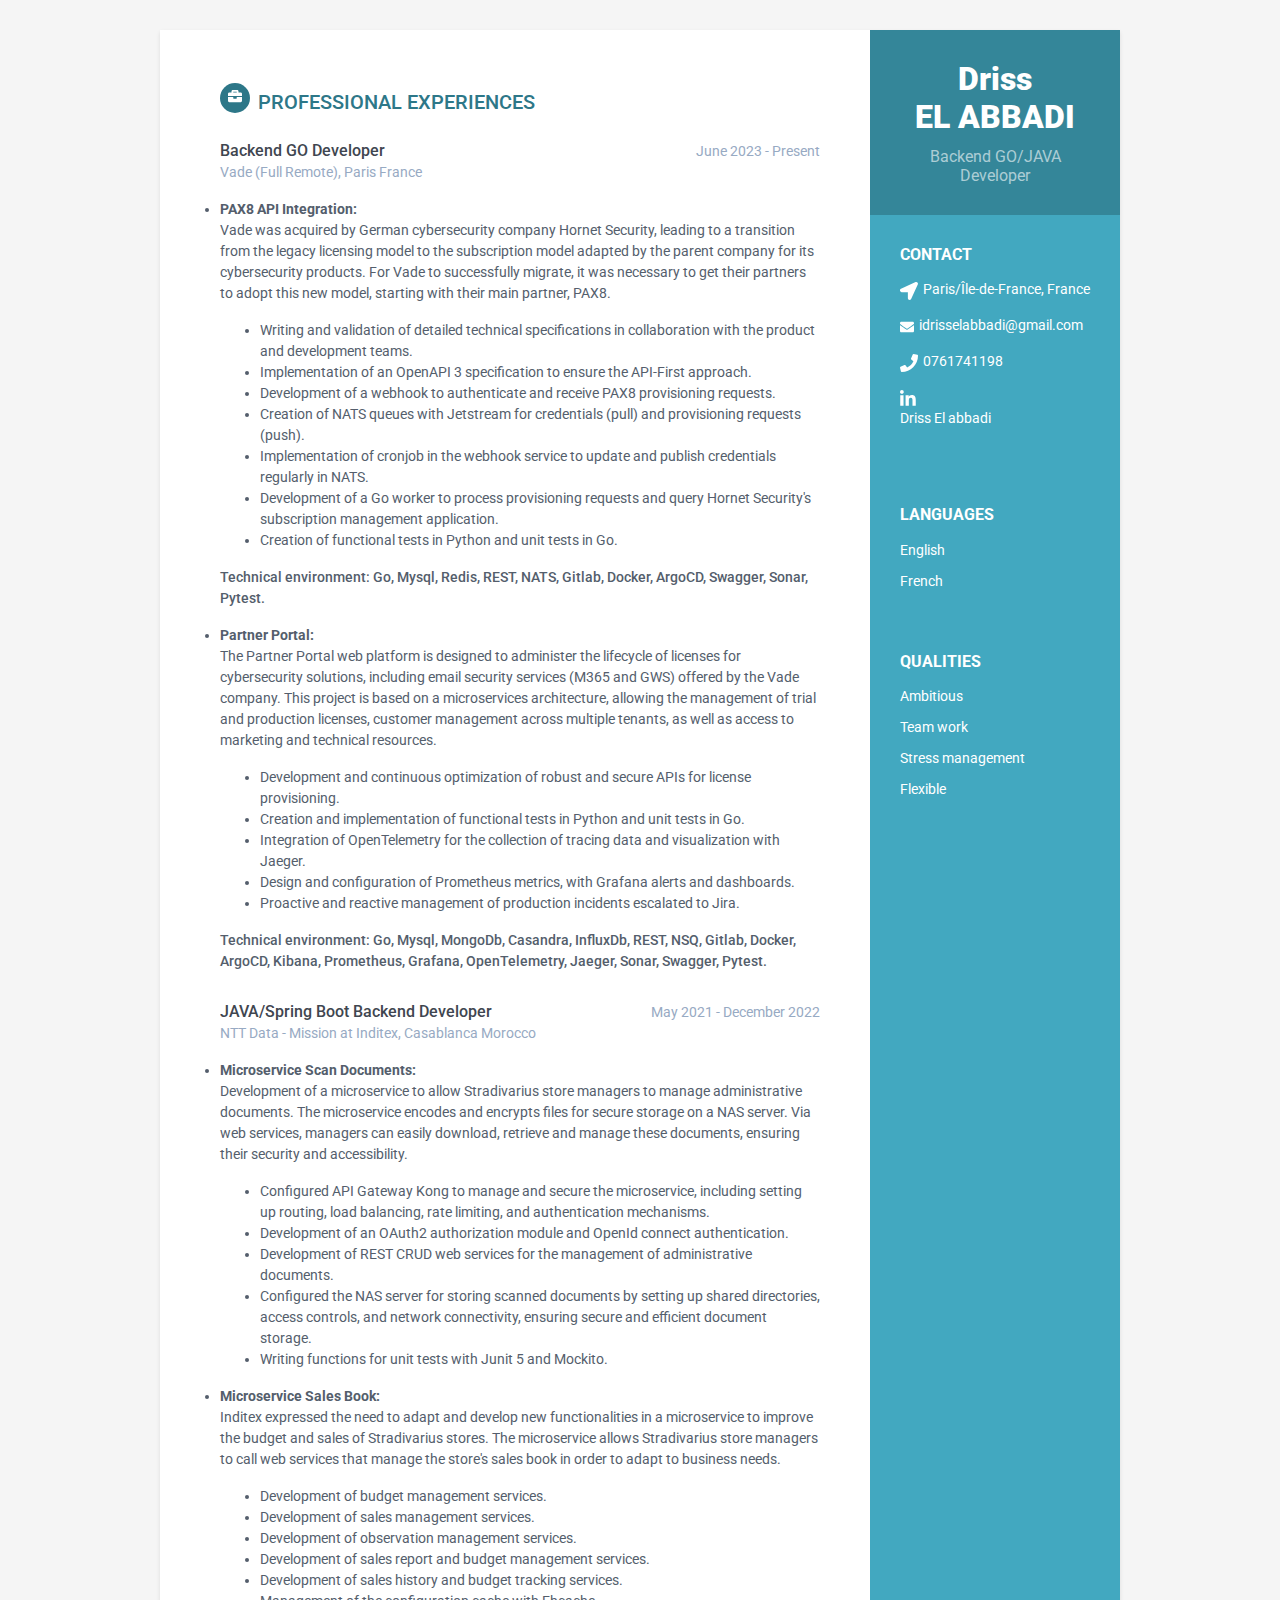
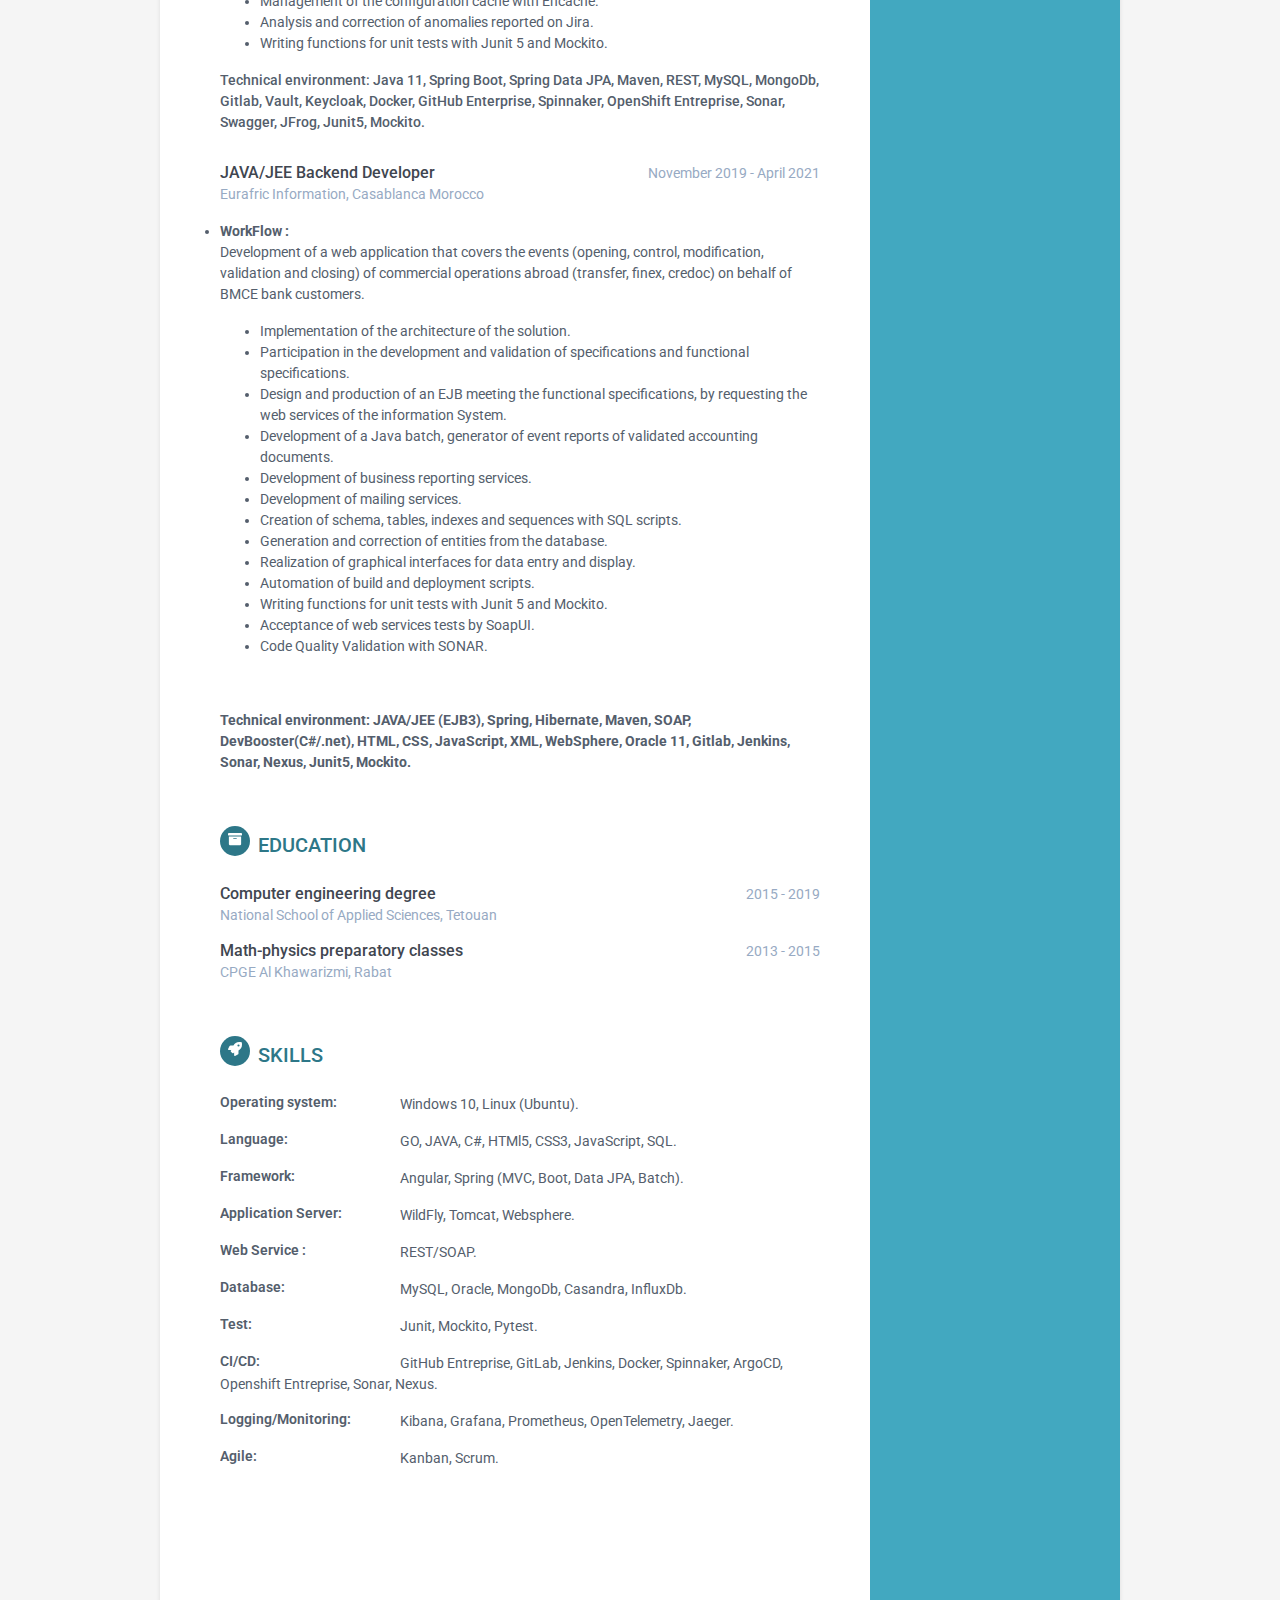
==== index_go_en.html @ 714dfe6f "v2" ====
<!DOCTYPE html>
<html lang="en">

<head>
    <title>Idriss EL ABBADI</title>

    <!-- Meta -->
    <meta charset="utf-8">
    <meta http-equiv="X-UA-Compatible" content="IE=edge">
    <meta name="viewport" content="width=device-width, initial-scale=1.0">
    <meta name="description" content="Responsive HTML5 Resume/CV Template for Developers">
    <meta name="author" content="Xiaoying Riley at 3rd Wave Media">
    <link rel="shortcut icon" href="favicon.ico">
    <!-- Google Font -->
    <link
        href='https://fonts.googleapis.com/css?family=Roboto:400,500,400italic,300italic,300,500italic,700,700italic,900,900italic'
        rel='stylesheet' type='text/css'>
    <!-- FontAwesome JS-->
    <script defer src="assets/fontawesome/js/all.min.js"></script>
    <!-- Global CSS -->
    <link rel="stylesheet" href="assets/plugins/bootstrap/css/bootstrap.min.css">
    <!-- Theme CSS -->
    <link id="theme-style" rel="stylesheet" href="assets/css/orbit-1.css">
</head>

<body>
    <div class="wrapper">
        <div class="sidebar-wrapper">
            <div class="profile-container">
                <h1 class="name">Driss <br> EL ABBADI</h1>
                <h3 class="tagline">Backend GO/JAVA Developer</h3>
            </div>
            <!--//profile-container-->

            <div class="contact-container container-block">
                <h2 class="container-block-title">Contact</h2>
                <ul class="list-unstyled contact-list">
                    <li><i class="fas fa-location-arrow"></i>Paris/Île-de-France, France</li>
                    <li class="email"><i class="fas fa-envelope"></i>idrisselabbadi@gmail.com</li>

                    <li class="phone"><i class="fas fa-phone"></i>0761741198</li>

                    <li class="linkedin"><i class="fab fa-linkedin-in"></i><a
                            href="https://www.linkedin.com/in/driss-el-abbadi-7b2b52138/">Driss El abbadi</a></li>

                </ul>
            </div>
            <!--//contact-container-->
            
            <div class="languages-container container-block">
                <h2 class="container-block-title">Languages</h2>
                <ul class="list-unstyled interests-list">
                    <li>English <span class="lang-desc"></span></li>
                    <li>French <span class="lang-desc"></span></li>
                </ul>
            </div>

            <div class="languages-container container-block">
                <h2 class="container-block-title">Qualities</h2>
                <ul class="list-unstyled interests-list">
                    <li>Ambitious <span class="lang-desc"></span></li>
                    <li>Team work <span class="lang-desc"></span></li>
                    <li>Stress management <span class="lang-desc"></span></li>
                    <li>Flexible <span class="lang-desc"></span></li>

                </ul>
            </div>
        </div>

        <div class="main-wrapper">
            <section class="section experiences-section">
                <h2 class="section-title"><span class="icon-holder"><i class="fas fa-briefcase"></i></span>PROFESSIONAL EXPERIENCES</h2>

                <div class="item">
                    <div class="meta">
                        <div class="upper-row">
                            <h3 class="job-title">Backend GO Developer</h3>
                            <div class="time">June 2023 - Present</div>
                            
                        </div>
                        <!--//upper-row-->
                        <div class="company">Vade (Full Remote), Paris France</div>
                    </div>
                    <div class="details">
                        <p>
                        <p>
                            <li><b>PAX8 API Integration:</b></li>
                            Vade was acquired by German cybersecurity company Hornet Security, leading to a transition from the legacy licensing model
                            to the subscription model adapted by the parent company for its cybersecurity products. For Vade to successfully migrate,
                            it was necessary to get their partners to adopt this new model, starting with their main partner, PAX8.                       
                        </p>

                        <ul>
                            <li>
                                Writing and validation of detailed technical specifications in collaboration with the product and development teams.  
                            </li>
                            <li>
                                Implementation of an OpenAPI 3 specification to ensure the API-First approach.
                            </li>
                            <li>
                                Development of a webhook to authenticate and receive PAX8 provisioning requests.        
                            </li>
                            <li>
                                Creation of NATS queues with Jetstream for credentials (pull) and provisioning requests (push).
                             </li>
                            <li>
                                Implementation of cronjob in the webhook service to update and publish credentials regularly in NATS.
                            </li>
                            <li>
                                Development of a Go worker to process provisioning requests and query Hornet Security's subscription management application.
                            </li>
                            <li>
                                Creation of functional tests in Python and unit tests in Go.    
                            </li>
                        </ul>

                        <p>
                            <div style="font-weight:500;">Technical environment: Go, Mysql, Redis, REST, NATS, Gitlab, Docker, ArgoCD, Swagger, Sonar, Pytest.
                            </div>
                        </p>

                        </p>
                        <p>
                        <p>
                            <li><b>Partner Portal:</b></li>
                            The Partner Portal web platform is designed to administer the lifecycle of licenses for cybersecurity solutions,
                            including email security services (M365 and GWS) offered by the Vade company.
                            This project is based on a microservices architecture, allowing the management of trial and production licenses,
                            customer management across multiple tenants, as well as access to marketing and technical resources.
                        </p>

                        <ul>
                            <li>
                                Development and continuous optimization of robust and secure APIs for license provisioning.
                            </li>
                            <li>
                                Creation and implementation of functional tests in Python and unit tests in Go.
                            </li>
                            <li>
                                Integration of OpenTelemetry for the collection of tracing data and visualization with Jaeger.
                            </li>
                            <li>
                                Design and configuration of Prometheus metrics, with Grafana alerts and dashboards.
                            </li>
                            <li>
                                Proactive and reactive management of production incidents escalated to Jira.
                            </li>
                        </ul>

                        <p>
                        <p>
                        <div style="font-weight:500;">Technical environment: Go, Mysql, MongoDb, Casandra, InfluxDb, REST,
                            NSQ, Gitlab, Docker, ArgoCD, Kibana, Prometheus, Grafana, OpenTelemetry, Jaeger, Sonar, Swagger, Pytest.
                        </div>
                        </p>

                        </p>
                    </div>
                </div>

                <div class="item">
                    <div class="meta">
                        <div class="upper-row">
                            <h3 class="job-title">JAVA/Spring Boot Backend Developer</h3>
                            <div class="time">May 2021 - December 2022</div>
                        </div>
                        <!--//upper-row-->
                        <div class="company">NTT Data - Mission at Inditex, Casablanca Morocco</div>
                    </div>
                    <!--//meta-->
                    <div class="details">
                        <p>
                        <p>
                            <li><b>Microservice Scan Documents:</b></li>
                            Development of a microservice to allow Stradivarius store managers to manage administrative documents.
                            The microservice encodes and encrypts files for secure storage on a NAS server. Via web services,
                            managers can easily download, retrieve and manage these documents, ensuring their security and
                            accessibility.
                        </p>

                        <ul>
                            <li>
                                Configured API Gateway Kong to manage and secure the microservice, including setting up routing,
                                load balancing, rate limiting, and authentication mechanisms.     
                            </li>
                            <li>
                                Development of an OAuth2 authorization module and OpenId connect authentication.
                            </li>
                            <li>
                                Development of REST CRUD web services for the management of administrative documents.
                            </li>
                            <li>
                                Configured the NAS server for storing scanned documents by setting up shared directories, access controls,
                                and network connectivity, ensuring secure and efficient document storage.     
                            </li>
                            <li>
                                Writing functions for unit tests with Junit 5 and Mockito.
                            </li>
                        </ul>

                        </p>
                        <p>
                        <p>
                            <li><b>Microservice Sales Book:</b></li>
                            Inditex expressed the need to adapt and develop new functionalities in a microservice to improve the budget and sales
                            of Stradivarius stores. The microservice allows Stradivarius store managers to call web services that manage the store's
                            sales book in order to adapt to business needs.
                        </p>

                        <ul>
                            <li>
                                Development of budget management services.
                            </li>
                            <li>
                                Development of sales management services.
                            </li>
                            <li>
                                Development of observation management services.
                            </li>
                            <li>
                                Development of sales report and budget management services.
                            </li>
                            <li>
                                Development of sales history and budget tracking services.
                            </li>
                            <li>
                                Management of the configuration cache with Ehcache.
                            </li>
                            <li>
                                Analysis and correction of anomalies reported on Jira.
                            </li>
                            <li>
                                Writing functions for unit tests with Junit 5 and Mockito.
                            </li>
                        </ul>
                        </p>

                        <p>
                        <p>
                        <div style="font-weight:500;">Technical environment: Java 11, Spring Boot, Spring Data JPA, Maven, REST, MySQL,
                            MongoDb, Gitlab, Vault, Keycloak, Docker, GitHub Enterprise, Spinnaker, OpenShift 
                            Entreprise, Sonar, Swagger, JFrog, Junit5, Mockito. </div>
                        </p>

                        </p>
                    </div>
                    <!--//details-->
                </div>
                <div class="item">
                    <div class="meta">
                        <div class="upper-row">
                            
                            <h3 class="job-title">JAVA/JEE Backend Developer</h3>
                            <div class="time">November 2019 - April 2021</div>
                        </div>
                        <!--//upper-row-->
                        <div class="company"> Eurafric Information, Casablanca Morocco</div>
                    </div>
                    <!--//meta-->
                    <div class="details">
                        <p>
                        <p>
                            <li><b>WorkFlow :</b></li>
                            Development of a web application that covers the events (opening, control, modification, validation and closing)
                            of commercial operations abroad (transfer, finex, credoc) on behalf of BMCE bank customers.
                        </p>

                        <ul>
                            <li>
                                Implementation of the architecture of the solution.
                            </li>
                            <li>
                                Participation in the development and validation of specifications and functional specifications.
                            </li>
                            <li>
                                Design and production of an EJB meeting the functional specifications, by requesting the web services of the information System.                            </li>
                            <li>
                                Development of a Java batch, generator of event reports of validated accounting documents.
                            </li>
                            <li>
                                Development of business reporting services.
                            </li>
                            <li>
                                Development of mailing services.
                            </li>
                            <li>
                                Creation of schema, tables, indexes and sequences with SQL scripts.
                            </li>
                            <li>
                                Generation and correction of entities from the database.
                            </li>
                            <li>
                                Realization of graphical interfaces for data entry and display.
                            </li>
                            <li>
                                Automation of build and deployment scripts.
                            </li>
                            <li>
                                Writing functions for unit tests with Junit 5 and Mockito.
                            </li>
                            <li>
                                Acceptance of web services tests by SoapUI.
                            </li>
                            <li>
                                Code Quality Validation with SONAR.
                            </li>
                        </ul>
                        </p><br>
                        <p>
            
                        <p>
                        <b>
                            Technical environment:  JAVA/JEE (EJB3), Spring, Hibernate, Maven, SOAP,
                            DevBooster(C#/.net), HTML, CSS, JavaScript, XML, WebSphere, Oracle 11, Gitlab,
                            Jenkins, Sonar, Nexus, Junit5, Mockito.
                        </b>

                        </p>
                        </p>
                    </div>
                    <!--//details-->
                </div>
            </section>
            <!--//section-->
            <section class="section projects-section">
                <h2 class="section-title"><span class="icon-holder"><i class="fas fa-archive"></i></span>Education</h2>

                <div class="item">
                    <div class="meta">
                        <div class="upper-row">
                            <h3 class="job-title">Computer engineering degree </h3>
                            <div class="time">2015 - 2019</div>
                        </div>
                        <!--//upper-row-->
                        <div class="company">National School of Applied Sciences, Tetouan</div>
                    </div>
                    <!--//meta-->
                    <!--//details-->
                </div>
                <div class="item">
                    <div class="meta">
                        <div class="upper-row">
                            <h3 class="job-title">Math-physics preparatory classes
                            </h3>
                            <div class="time">2013 - 2015</div>
                        </div>
                        <!--//upper-row-->
                        <div class="company">CPGE Al Khawarizmi, Rabat</div>
                    </div>
                    <!--//meta-->
                    <!--//details-->
                </div>

            </section>
            <!--//section-->
            <section class="skills-section section">
                <h2 class="section-title"><span class="icon-holder"><i class="fas fa-rocket"></i></span>SKILLS</h2>
                <div class="skillset">
                    <div class="item">
                        <h3 class="level-title"> Operating system:</h3>
                        <div class="details">
                            <p>
                                Windows 10, Linux (Ubuntu).
                            </p>
                        </div>
                        <h3 class="level-title">Language:</h3>
                        <div class="details">
                            <p>
                                GO, JAVA, C#, HTMl5, CSS3, JavaScript, SQL.
                            </p>
                        </div>
                        <h3 class="level-title"> Framework:</h3>
                        <div class="details">
                            <p>
                                Angular, Spring (MVC, Boot, Data JPA, Batch).
                            </p>
                        </div>
                        <h3 class="level-title">Application Server:</h3>
                        <div class="details">
                            <p>
                                WildFly, Tomcat, Websphere.
                            </p>
                        </div>
                        <h3 class="level-title">Web Service :</h3>
                        <div class="details">
                            <p>
                                REST/SOAP.
                            </p>
                        </div>
                        <h3 class="level-title"> Database:</h3>
                        <div class="details">
                            <p>
                                MySQL, Oracle, MongoDb, Casandra, InfluxDb.
                            </p>
                        </div>

                        <h3 class="level-title"> Test:</h3>
                        <div class="details">
                            <p>
                                Junit, Mockito, Pytest.
                            </p>
                        </div>

                        <h3 class="level-title"> CI/CD: </h3>
                        <div class="details">
                            <p>
                                GitHub Entreprise, GitLab, Jenkins, Docker, Spinnaker, ArgoCD, Openshift Entreprise,
                                Sonar, Nexus.
                            </p>
                        </div>

                        <h3 class="level-title"> Logging/Monitoring: </h3>
                        <div class="details">
                            <p>
                                Kibana, Grafana, Prometheus, OpenTelemetry, Jaeger.
                            </p>
                        </div>

                        <h3 class="level-title"> Agile: </h3>
                        <div class="details">
                            <p>
                                Kanban, Scrum.
                            </p>
                        </div>
                    </div>
                </div>
            </section>
            <!--//skills-section-->
        </div>
        <!--//main-body-->
    </div>
</body>

</html>
---- assets/css/orbit-1.css ----
/*! 
 * Template Name: Orbit - Bootstrap 4 Resume/CV Template for Developers
 * Version: 2.2
 * Author: Xiaoying Riley
 * Copyright: 3rd Wave Media
 * Twitter: @3rdwave_themes
 * Website: http://themes.3rdwavemedia.com/
*/
body {
  font-family: 'Roboto', sans-serif;
  color: #545E6C;
  background: #f5f5f5;
  font-size: 14px;
  -webkit-font-smoothing: antialiased;
  -moz-osx-font-smoothing: grayscale;
}

h1, h2, h3, h4, h5, h6 {
  font-weight: 600;
}

a {
  color: #2d7788;
}

a:hover {
  text-decoration: underline;
  color: #1a454f;
  -webkit-transition: all 0.4s ease-in-out;
  -moz-transition: all 0.4s ease-in-out;
  -ms-transition: all 0.4s ease-in-out;
  -o-transition: all 0.4s ease-in-out;
}

a:focus {
  text-decoration: none;
}
li a { display: block; }
p {
  line-height: 1.5;
}

img {
  max-width: 100%;
  max-height: 100%;
}
.marquee ul li a{
    display: inline-block; 
    height: 80%;
}

.marquee ul li a img {
  max-height: 100%;
}

.wrapper {
  background: #42A8C0;
  max-width: 960px;
  margin: 0 auto;
  margin-top: 30px;
  position: relative;
  -webkit-box-shadow: 0px 2px 4px rgba(0, 0, 0, 0.1);
  -moz-box-shadow: 0px 2px 4px rgba(0, 0, 0, 0.1);
  box-shadow: 0px 2px 4px rgba(0, 0, 0, 0.1);
}

.sidebar-wrapper {
  background: #42A8C0;
  position: absolute;
  right: 0;
  width: 250px;
  height: 100%;
  min-height: 800px;
  color: #fff;
}

.sidebar-wrapper a {
  color: #fff;
}

.sidebar-wrapper .profile-container {
  padding: 30px;
  background: rgba(0, 0, 0, 0.2);
  text-align: center;
  color: #fff;
}

.sidebar-wrapper .name {
  font-size: 32px;
  font-weight: 900;
  margin-top: 0;
  margin-bottom: 10px;
}

.sidebar-wrapper .tagline {
  color: rgba(255, 255, 255, 0.6);
  font-size: 16px;
  font-weight: 400;
  margin-top: 0;
  margin-bottom: 0;
}

.sidebar-wrapper .profile {
  margin-bottom: 15px;
}

.sidebar-wrapper .contact-list .svg-inline--fa {
  margin-right: 5px;
  font-size: 18px;
  vertical-align: middle;
}

.sidebar-wrapper .contact-list li {
  margin-bottom: 15px;
}

.sidebar-wrapper .contact-list li:last-child {
  margin-bottom: 0;
}

.sidebar-wrapper .contact-list .email .svg-inline--fa {
  font-size: 14px;
}

.sidebar-wrapper .container-block {
  padding: 30px;
}

.sidebar-wrapper .container-block-title {
  text-transform: uppercase;
  font-size: 16px;
  font-weight: 700;
  margin-top: 0;
  margin-bottom: 15px;
}

.sidebar-wrapper .degree {
  font-size: 14px;
  margin-top: 0;
  margin-bottom: 5px;
}

.sidebar-wrapper .education-container .item {
  margin-bottom: 15px;
}

.sidebar-wrapper .education-container .item:last-child {
  margin-bottom: 0;
}

.sidebar-wrapper .education-container .meta {
  color: rgba(255, 255, 255, 0.6);
  font-weight: 500;
  margin-bottom: 0px;
  margin-top: 0;
  font-size: 14px;
}

.sidebar-wrapper .education-container .time {
  color: rgba(255, 255, 255, 0.6);
  font-weight: 500;
  margin-bottom: 0px;
}

.sidebar-wrapper .languages-container .lang-desc {
  color: rgba(255, 255, 255, 0.6);
}

.sidebar-wrapper .languages-list {
  margin-bottom: 0;
}

.sidebar-wrapper .languages-list li {
  margin-bottom: 10px;
}

.sidebar-wrapper .languages-list li:last-child {
  margin-bottom: 0;
}

.sidebar-wrapper .interests-list {
  margin-bottom: 0;
}

.sidebar-wrapper .interests-list li {
  margin-bottom: 10px;
}

.sidebar-wrapper .interests-list li:last-child {
  margin-bottom: 0;
}

.main-wrapper {
  background: #fff;
  padding: 60px;
  padding-right: 300px;
}

.main-wrapper .section-title {
  text-transform: uppercase;
  font-size: 20px;
  font-weight: 500;
  color: #2d7788;
  position: relative;
  margin-top: 0;
  margin-bottom: 20px;
}

.main-wrapper .section-title .icon-holder {
  width: 30px;
  height: 30px;
  margin-right: 8px;
  display: inline-block;
  color: #fff;
  -webkit-border-radius: 50%;
  -moz-border-radius: 50%;
  -ms-border-radius: 50%;
  -o-border-radius: 50%;
  border-radius: 50%;
  -moz-background-clip: padding;
  -webkit-background-clip: padding-box;
  background-clip: padding-box;
  background: #2d7788;
  text-align: center;
  font-size: 16px;
  position: relative;
  top: -8px;
}

.main-wrapper .section-title .icon-holder .svg-inline--fa {
  font-size: 14px;
  margin-top: 6px;
}

.main-wrapper .section {
  margin-bottom: 60px;
}

.main-wrapper .experiences-section .item {
  margin-bottom: 30px;
}

.main-wrapper .upper-row {
  position: relative;
  overflow: hidden;
  margin-bottom: 2px;
}

.main-wrapper .job-title {
  color: #3F4650;
  font-size: 16px;
  margin-top: 0;
  margin-bottom: 0;
  font-weight: 500;
}

.main-wrapper .time {
  position: absolute;
  right: 0;
  top: 0;
  color: #97AAC3;
}

.main-wrapper .company {
  margin-bottom: 10px;
  color: #97AAC3;
}

.main-wrapper .project-title {
  font-size: 16px;
  font-weight: 400;
  margin-top: 0;
  margin-bottom: 5px;
}

.main-wrapper .projects-section .intro {
  margin-bottom: 30px;
}

.main-wrapper .projects-section .item {
  margin-bottom: 15px;
}

.skillset .item {
  margin-bottom: 15px;
  overflow: hidden;
}

.skillset .level-title {
  font-size: 14px;
  margin-top: 0;
  margin-bottom: 12px;
}

.skillset .level-bar {
  height: 12px;
  background: #f5f5f5;
  -webkit-border-radius: 2px;
  -moz-border-radius: 2px;
  -ms-border-radius: 2px;
  -o-border-radius: 2px;
  border-radius: 2px;
  -moz-background-clip: padding;
  -webkit-background-clip: padding-box;
  background-clip: padding-box;
}

.skillset .theme-progress-bar {
  background: #68bacd;
}

.footer {
  padding: 30px;
  padding-top: 60px;
}

.footer .copyright {
  line-height: 1.6;
  color: #545E6C;
  font-size: 13px;
}

.footer .fa-heart {
  color: #fb866a;
}

@media (max-width: 767.98px) {
  .sidebar-wrapper {
    position: static;
    width: inherit;
  }
  .main-wrapper {
    padding: 30px;
  }
  .main-wrapper .time {
    position: static;
    display: block;
    margin-top: 5px;
  }
  .main-wrapper .upper-row {
    margin-bottom: 0;
  }
}

@media (min-width: 992px) {
  .skillset .level-title {
    display: inline-block;
    float: left;
    width: 30%;
    margin-bottom: 0;
  }
}
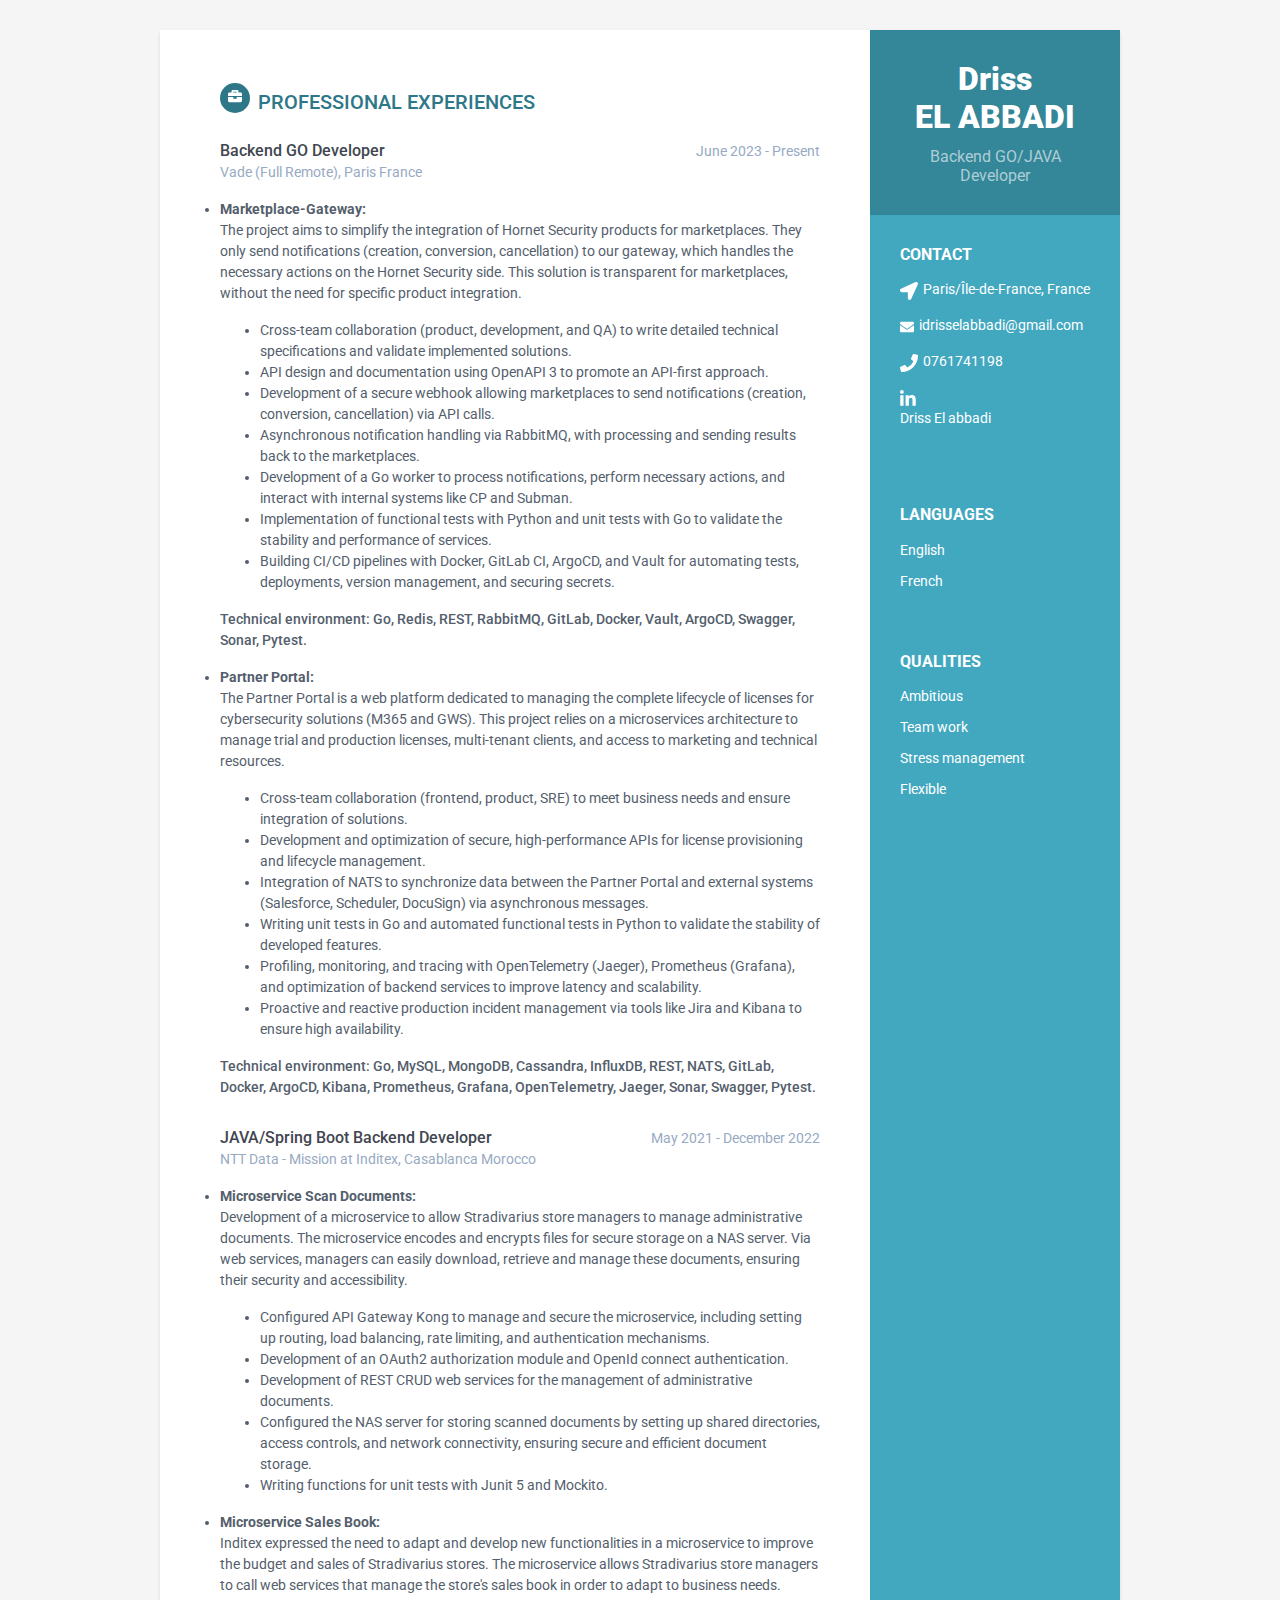
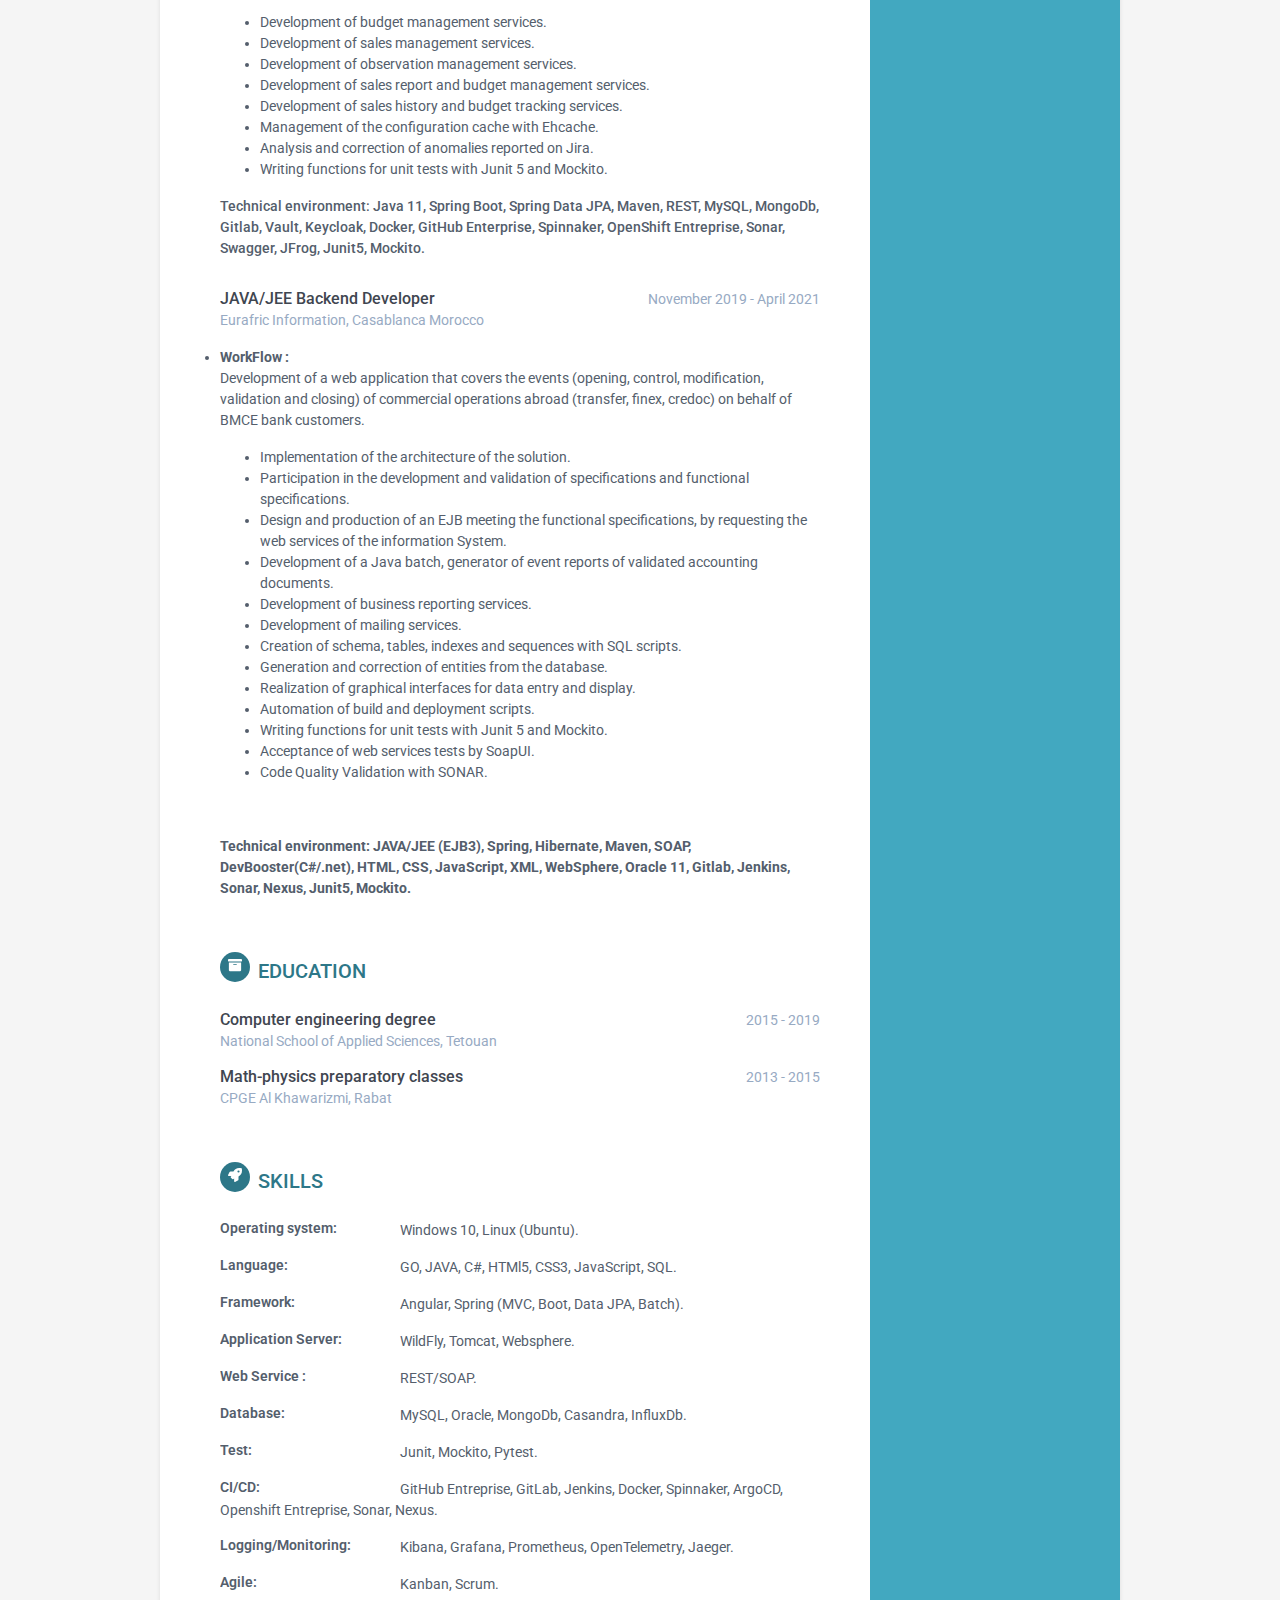
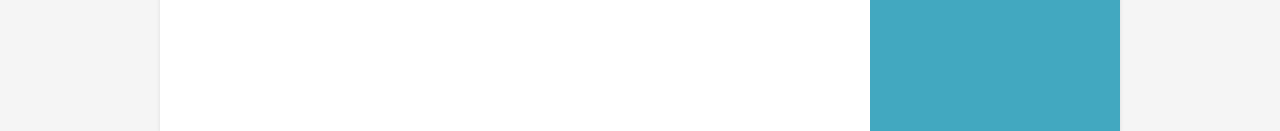
==== commit a15031c6: "v33" ====
--- a/index_go_en.html
+++ b/index_go_en.html
@@ -84,38 +84,39 @@
                     <div class="details">
                         <p>
                         <p>
-                            <li><b>PAX8 API Integration:</b></li>
-                            Vade was acquired by German cybersecurity company Hornet Security, leading to a transition from the legacy licensing model
-                            to the subscription model adapted by the parent company for its cybersecurity products. For Vade to successfully migrate,
-                            it was necessary to get their partners to adopt this new model, starting with their main partner, PAX8.                       
-                        </p>
-
+                            <li><b>Marketplace-Gateway:</b></li>
+                            The project aims to simplify the integration of Hornet Security products for marketplaces. They only send notifications
+                            (creation, conversion, cancellation) to our gateway, which handles the necessary actions on the Hornet Security side.
+                            This solution is transparent for marketplaces, without the need for specific product integration.                      
+                        </p>
+
+                
                         <ul>
                             <li>
-                                Writing and validation of detailed technical specifications in collaboration with the product and development teams.  
-                            </li>
-                            <li>
-                                Implementation of an OpenAPI 3 specification to ensure the API-First approach.
-                            </li>
-                            <li>
-                                Development of a webhook to authenticate and receive PAX8 provisioning requests.        
-                            </li>
-                            <li>
-                                Creation of NATS queues with Jetstream for credentials (pull) and provisioning requests (push).
+                                Cross-team collaboration (product, development, and QA) to write detailed technical specifications and validate implemented solutions.  
+                            </li>
+                            <li>
+                                API design and documentation using OpenAPI 3 to promote an API-first approach.                            
+                            </li>
+                            <li>
+                                Development of a secure webhook allowing marketplaces to send notifications (creation, conversion, cancellation) via API calls.    
+                            </li>
+                            <li>
+                                Asynchronous notification handling via RabbitMQ, with processing and sending results back to the marketplaces.
                              </li>
                             <li>
-                                Implementation of cronjob in the webhook service to update and publish credentials regularly in NATS.
-                            </li>
-                            <li>
-                                Development of a Go worker to process provisioning requests and query Hornet Security's subscription management application.
-                            </li>
-                            <li>
-                                Creation of functional tests in Python and unit tests in Go.    
+                                Development of a Go worker to process notifications, perform necessary actions, and interact with internal systems like CP and Subman.
+                            </li>
+                            <li>
+                                Implementation of functional tests with Python and unit tests with Go to validate the stability and performance of services.
+                            </li>
+                            <li>
+                                Building CI/CD pipelines with Docker, GitLab CI, ArgoCD, and Vault for automating tests, deployments, version management, and securing secrets.    
                             </li>
                         </ul>
 
                         <p>
-                            <div style="font-weight:500;">Technical environment: Go, Mysql, Redis, REST, NATS, Gitlab, Docker, ArgoCD, Swagger, Sonar, Pytest.
+                            <div style="font-weight:500;">Technical environment: Go, Redis, REST, RabbitMQ, GitLab, Docker, Vault, ArgoCD, Swagger, Sonar, Pytest.
                             </div>
                         </p>
 
@@ -123,34 +124,33 @@
                         <p>
                         <p>
                             <li><b>Partner Portal:</b></li>
-                            The Partner Portal web platform is designed to administer the lifecycle of licenses for cybersecurity solutions,
-                            including email security services (M365 and GWS) offered by the Vade company.
-                            This project is based on a microservices architecture, allowing the management of trial and production licenses,
-                            customer management across multiple tenants, as well as access to marketing and technical resources.
-                        </p>
+                            The Partner Portal is a web platform dedicated to managing the complete lifecycle of licenses for cybersecurity solutions (M365 and GWS).
+                            This project relies on a microservices architecture to manage trial and production licenses, multi-tenant clients, and access to marketing and technical resources.                        </p>
 
                         <ul>
                             <li>
-                                Development and continuous optimization of robust and secure APIs for license provisioning.
-                            </li>
-                            <li>
-                                Creation and implementation of functional tests in Python and unit tests in Go.
-                            </li>
-                            <li>
-                                Integration of OpenTelemetry for the collection of tracing data and visualization with Jaeger.
-                            </li>
-                            <li>
-                                Design and configuration of Prometheus metrics, with Grafana alerts and dashboards.
-                            </li>
-                            <li>
-                                Proactive and reactive management of production incidents escalated to Jira.
+                                Cross-team collaboration (frontend, product, SRE) to meet business needs and ensure integration of solutions.
+                            </li>
+                            <li>
+                                Development and optimization of secure, high-performance APIs for license provisioning and lifecycle management.
+                            </li>
+                            <li>
+                                Integration of NATS to synchronize data between the Partner Portal and external systems (Salesforce, Scheduler, DocuSign) via asynchronous messages.
+                            </li>
+                            <li>
+                                Writing unit tests in Go and automated functional tests in Python to validate the stability of developed features.
+                            </li>
+                            <li>
+                                Profiling, monitoring, and tracing with OpenTelemetry (Jaeger), Prometheus (Grafana), and optimization of backend services to improve latency and scalability.
+                            </li>
+                            <li>
+                                Proactive and reactive production incident management via tools like Jira and Kibana to ensure high availability.
                             </li>
                         </ul>
 
                         <p>
                         <p>
-                        <div style="font-weight:500;">Technical environment: Go, Mysql, MongoDb, Casandra, InfluxDb, REST,
-                            NSQ, Gitlab, Docker, ArgoCD, Kibana, Prometheus, Grafana, OpenTelemetry, Jaeger, Sonar, Swagger, Pytest.
+                        <div style="font-weight:500;">Technical environment: Go, MySQL, MongoDB, Cassandra, InfluxDB, REST, NATS, GitLab, Docker, ArgoCD, Kibana, Prometheus, Grafana, OpenTelemetry, Jaeger, Sonar, Swagger, Pytest.
                         </div>
                         </p>
 
